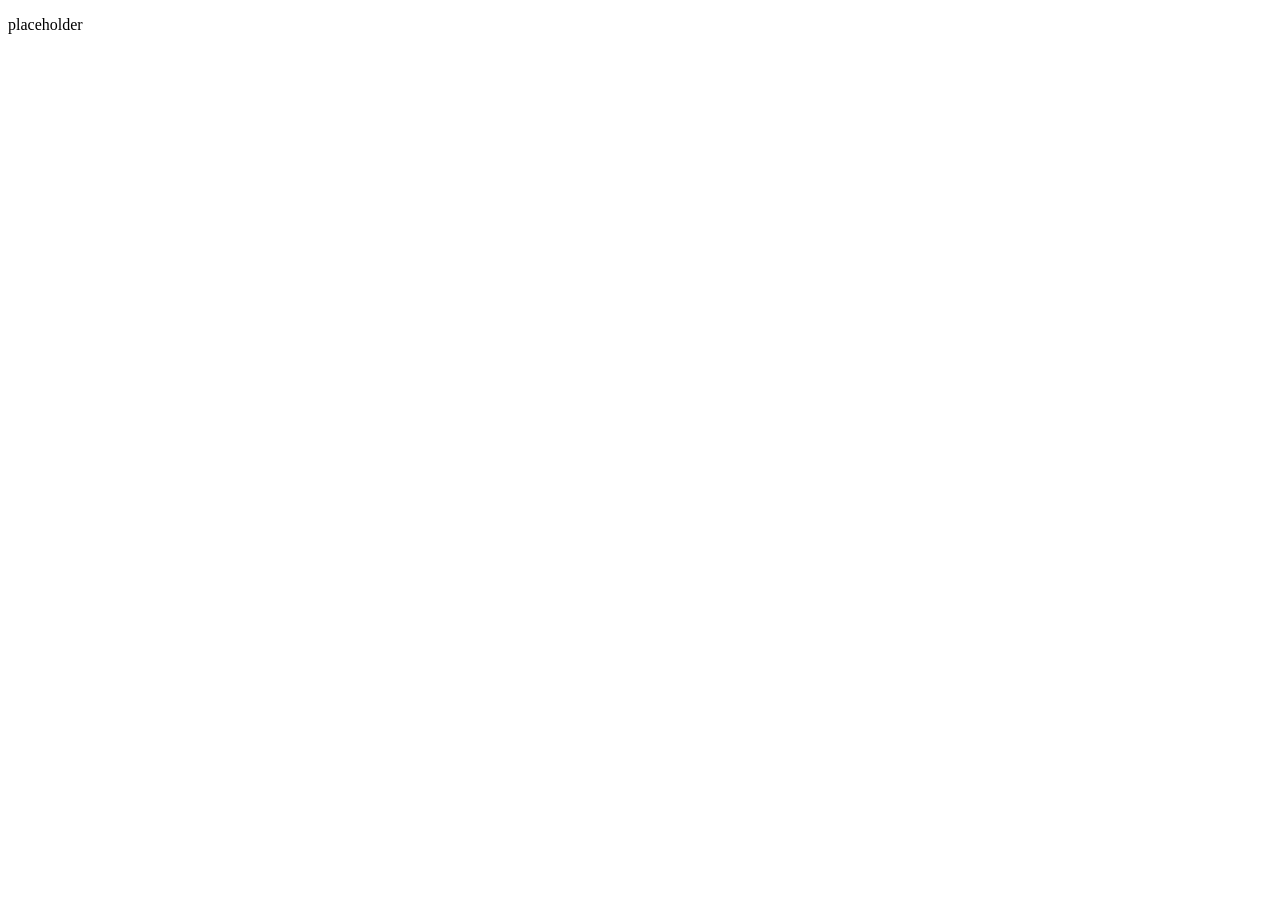
==== index.html @ 8a61dcdb "Add Hallstep wedding halls site" ====
<!DOCTYPE html>
<html lang="en-GB">
<head>
<meta charset="UTF-8" />
<meta name="viewport" content="width=device-width, initial-scale=1, viewport-fit=cover" />
<title>Hallstep — UK wedding halls</title>
<link rel="stylesheet" href="#">
</head>
<body>
<p>placeholder</p>
</body>
</html>
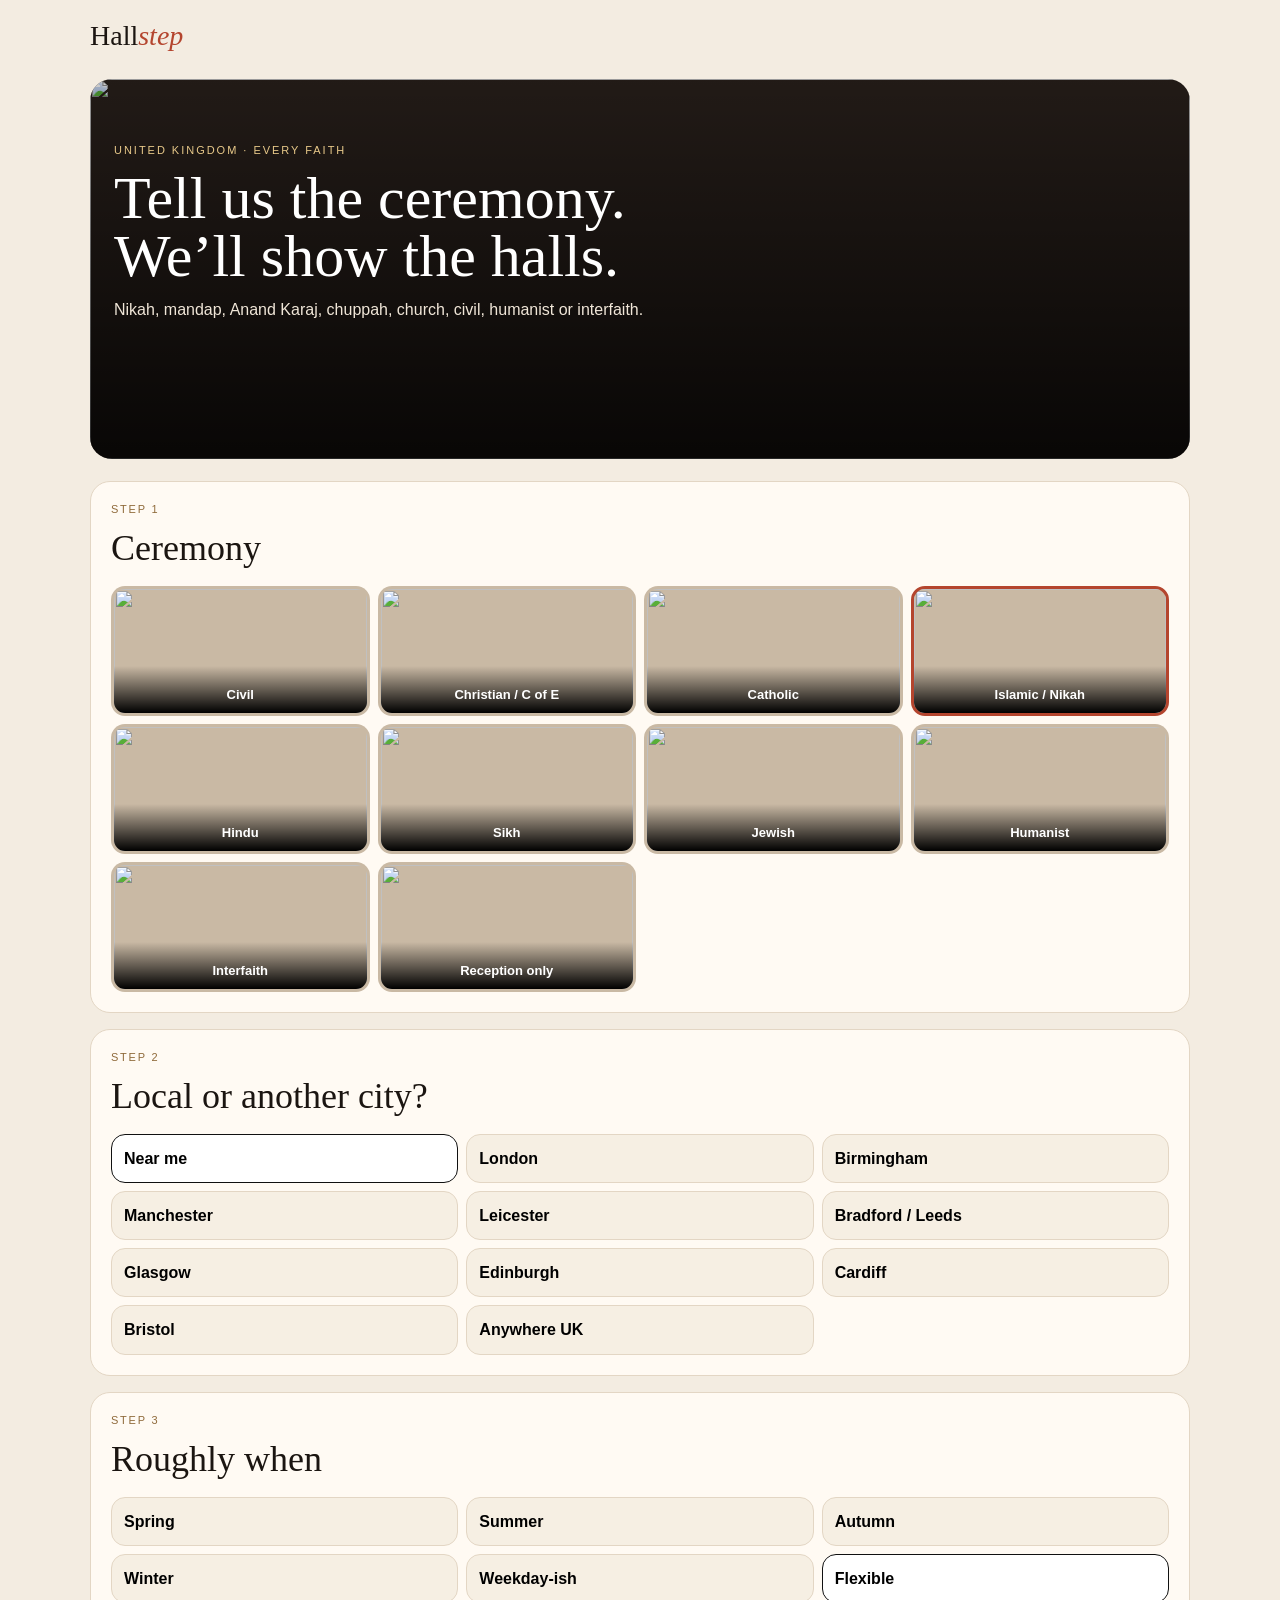
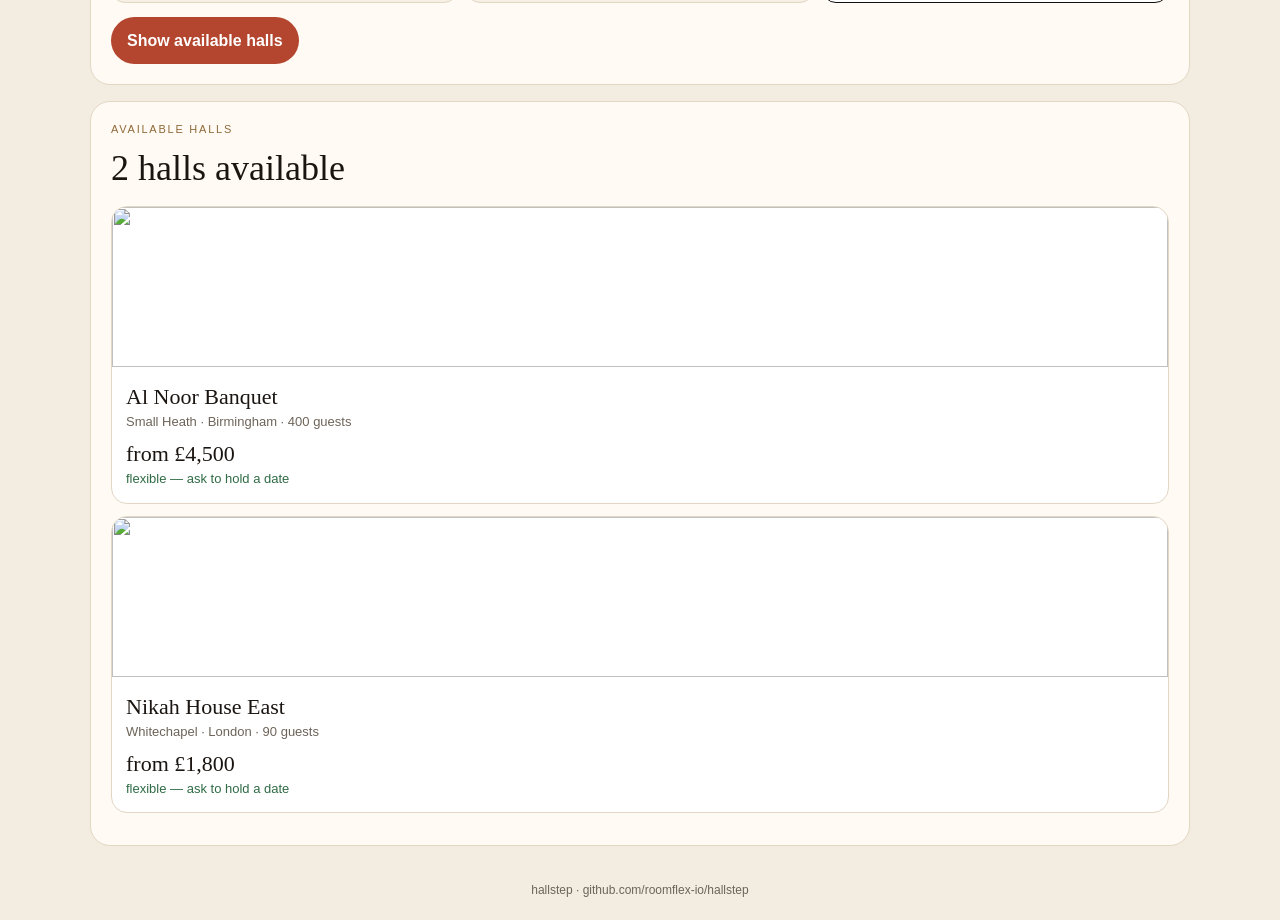
==== commit 0354ca78: "Replace placeholder with Hallstep app" ====
--- a/index.html
+++ b/index.html
@@ -1,12 +1,81 @@
 <!DOCTYPE html>
 <html lang="en-GB">
 <head>
-<meta charset="UTF-8" />
-<meta name="viewport" content="width=device-width, initial-scale=1, viewport-fit=cover" />
+<meta charset="UTF-8"/>
+<meta name="viewport" content="width=device-width,initial-scale=1"/>
 <title>Hallstep — UK wedding halls</title>
-<link rel="stylesheet" href="#">
-</head>
+<style>
+:root{--c:#f3ece1;--p:#fffaf3;--i:#1b1511;--m:#6d6459;--l:#e3d6c4;--r:#b4452e;--g:#8f6a3a;--ok:#2f6b45}
+*{box-sizing:border-box;margin:0;padding:0}body{font-family:-apple-system,BlinkMacSystemFont,Segoe UI,sans-serif;background:var(--c);color:var(--i);line-height:1.45}
+button{font:inherit}img{display:block;max-width:100%}
+.wrap{width:min(1100px,calc(100% - 28px));margin:0 auto}
+nav{padding:16px 0;font-family:Georgia,serif;font-size:28px}.logo span{color:var(--r);font-style:italic}
+.hero{position:relative;border-radius:22px;overflow:hidden;min-height:380px;background:#2a211c;margin:6px auto 22px;width:min(1100px,calc(100% - 28px))}
+.hero img{position:absolute;inset:0;width:100%;height:100%;object-fit:cover}
+.shade{position:absolute;inset:0;background:linear-gradient(180deg,rgba(0,0,0,.2),rgba(0,0,0,.8))}
+.hero-copy{position:relative;z-index:2;color:#fff;padding:64px 24px 28px;max-width:640px}
+.eyebrow{letter-spacing:.18em;text-transform:uppercase;font-size:11px;color:#e8c98a;margin-bottom:10px}
+h1{font-family:Georgia,serif;font-weight:500;font-size:clamp(32px,8vw,60px);line-height:.98}
+.lead{margin:12px 0 0;color:#f0e6d8}
+.panel{background:var(--p);border:1px solid var(--l);border-radius:20px;padding:20px;margin:0 auto 16px;width:min(1100px,calc(100% - 28px))}
+h2{font-family:Georgia,serif;font-weight:500;font-size:clamp(24px,6vw,36px);margin:4px 0 8px}
+.k{color:var(--g);font-size:11px;letter-spacing:.16em;text-transform:uppercase}
+.cer-grid,.pills{display:grid;grid-template-columns:1fr 1fr;gap:8px;margin-top:12px}
+@media(min-width:800px){.cer-grid{grid-template-columns:repeat(4,1fr)}.pills{grid-template-columns:repeat(3,1fr)}}
+.cer{position:relative;height:130px;border-radius:14px;overflow:hidden;border:3px solid transparent;background:#c9b9a4}
+.cer.on{border-color:var(--r)}.cer img{width:100%;height:100%;object-fit:cover}
+.cer b{position:absolute;left:0;right:0;bottom:0;padding:20px 8px 8px;background:linear-gradient(transparent,#000);color:#fff;font-size:13px}
+.pill{border:1px solid var(--l);border-radius:14px;padding:12px;background:#f6efe3;text-align:left}
+.pill.on{border-color:#111;background:#fff}.pill span{display:block;color:var(--m);font-size:12px}
+.btn{background:var(--r);color:#fff;border:0;border-radius:999px;padding:12px 16px;font-weight:600;margin-top:14px}
+.hall{background:#fff;border:1px solid var(--l);border-radius:16px;overflow:hidden;margin:12px 0}
+.hall img{width:100%;height:160px;object-fit:cover}.info{padding:14px}
+.info h3{font-family:Georgia,serif;font-size:22px;font-weight:500}.meta{color:var(--m);font-size:13px}
+.price{font-family:Georgia,serif;font-size:22px;margin-top:6px}
+.avail{color:var(--ok);font-size:13px}
+footer{padding:20px;text-align:center;color:var(--m);font-size:12px}
+</style></head>
 <body>
-<p>placeholder</p>
-</body>
-</html>+<header class="wrap"><nav class="logo">Hall<span>step</span></nav></header>
+<section class="hero">
+<img alt="" src="https://images.unsplash.com/photo-1519167758481-83f29da8c2b0?auto=format&fit=crop&w=1400&q=70"/>
+<div class="shade"></div>
+<div class="hero-copy"><p class="eyebrow">United Kingdom · every faith</p>
+<h1>Tell us the ceremony. We’ll show the halls.</h1>
+<p class="lead">Nikah, mandap, Anand Karaj, chuppah, church, civil, humanist or interfaith.</p></div>
+</section>
+<section class="panel"><p class="k">Step 1</p><h2>Ceremony</h2><div class="cer-grid" id="cerGrid"></div></section>
+<section class="panel"><p class="k">Step 2</p><h2>Local or another city?</h2><div class="pills" id="locGrid"></div></section>
+<section class="panel"><p class="k">Step 3</p><h2>Roughly when</h2><div class="pills" id="whenGrid"></div>
+<button class="btn" type="button" id="showBtn">Show available halls</button></section>
+<section class="panel" id="results"><p class="k">Available halls</p><h2 id="resultTitle">Halls</h2><div id="hallList"></div></section>
+<footer>hallstep · github.com/roomflex-io/hallstep</footer>
+<script>
+const C=[{id:'civil',n:'Civil',i:'https://images.unsplash.com/photo-1464366400600-7168b8af9bc3?w=600'},{id:'coe',n:'Christian / C of E',i:'https://images.unsplash.com/photo-1438232992991-995b7058bbb3?w=600'},{id:'catholic',n:'Catholic',i:'https://images.unsplash.com/photo-1473177104440-ffee2f376098?w=600'},{id:'islam',n:'Islamic / Nikah',i:'https://images.unsplash.com/photo-1591604129939-f1efa4d9f7fa?w=600'},{id:'hindu',n:'Hindu',i:'https://images.unsplash.com/photo-1587271636175-90d58cdad458?w=600'},{id:'sikh',n:'Sikh',i:'https://images.unsplash.com/photo-1604594849809-dfedbc827105?w=600'},{id:'jewish',n:'Jewish',i:'https://images.unsplash.com/photo-1519741497674-611481863552?w=600'},{id:'humanist',n:'Humanist',i:'https://images.unsplash.com/photo-1465495976277-4387d4b0b4c6?w=600'},{id:'interfaith',n:'Interfaith',i:'https://images.unsplash.com/photo-1519225421980-715cb0215aed?w=600'},{id:'reception',n:'Reception only',i:'https://images.unsplash.com/photo-1519167758481-83f29da8c2b0?w=600'}];
+const P=[{id:'local',t:'Near me'},{id:'London',t:'London'},{id:'Birmingham',t:'Birmingham'},{id:'Manchester',t:'Manchester'},{id:'Leicester',t:'Leicester'},{id:'Bradford',t:'Bradford / Leeds'},{id:'Glasgow',t:'Glasgow'},{id:'Edinburgh',t:'Edinburgh'},{id:'Cardiff',t:'Cardiff'},{id:'Bristol',t:'Bristol'},{id:'anywhere',t:'Anywhere UK'}];
+const W=[{id:'spring',t:'Spring'},{id:'summer',t:'Summer'},{id:'autumn',t:'Autumn'},{id:'winter',t:'Winter'},{id:'weekday',t:'Weekday-ish'},{id:'flexible',t:'Flexible'}];
+const H=[{n:'Al Noor Banquet',c:'Birmingham',a:'Small Heath',g:400,p:4500,cer:['islam','reception'],img:'https://images.unsplash.com/photo-1591604129939-f1efa4d9f7fa?w=800'},{n:'Nikah House East',c:'London',a:'Whitechapel',g:90,p:1800,cer:['islam'],img:'https://images.unsplash.com/photo-1564769625905-50e93615e769?w=800'},{n:'Pearl Mandap Hall',c:'Leicester',a:'Belgrave',g:350,p:5200,cer:['hindu','sikh','reception'],img:'https://images.unsplash.com/photo-1587271636175-90d58cdad458?w=800'},{n:'Chelsea Old Town Hall',c:'London',a:'Chelsea',g:180,p:6500,cer:['civil','humanist','reception'],img:'https://images.unsplash.com/photo-1464366400600-7168b8af9bc3?w=800'},{n:'The Oak Barn',c:'local',a:'Kent',g:140,p:5400,cer:['civil','humanist','reception'],img:'https://images.unsplash.com/photo-1478146896981-b80fe463b330?w=800'},{n:'Guru Nanak Hall',c:'Bradford',a:'Bradford',g:450,p:4800,cer:['sikh','hindu','reception'],img:'https://images.unsplash.com/photo-1511795409834-ef04bbd61622?w=800'},{n:'The Chuppah Suite',c:'London',a:'North London',g:200,p:7800,cer:['jewish','reception'],img:'https://images.unsplash.com/photo-1519741497674-611481863552?w=800'},{n:'St Mary\'s Hall',c:'Bristol',a:'Clifton',g:140,p:2900,cer:['coe','catholic','reception'],img:'https://images.unsplash.com/photo-1438232992991-995b7058bbb3?w=800'},{n:'Whitworth Hall',c:'Manchester',a:'Oxford Road',g:360,p:7200,cer:['civil','humanist','reception'],img:'https://images.unsplash.com/photo-1464366400600-7168b8af9bc3?w=800'},{n:'Cardiff City Hall',c:'Cardiff',a:'Civic Centre',g:250,p:5900,cer:['civil','humanist','reception'],img:'https://images.unsplash.com/photo-1519167758481-83f29da8c2b0?w=800'}];
+const s={ceremony:'islam',place:'local',when:'flexible'};
+const gbp=n=>'\u00a3'+n.toLocaleString('en-GB');
+function paint(){
+cerGrid.innerHTML=C.map(x=>`<button class="cer ${s.ceremony===x.id?'on':''}" data-id="${x.id}"><img src="${x.i}"><b>${x.n}</b></button>`).join('');
+locGrid.innerHTML=P.map(x=>`<button class="pill ${s.place===x.id?'on':''}" data-place="${x.id}"><strong>${x.t}</strong></button>`).join('');
+whenGrid.innerHTML=W.map(x=>`<button class="pill ${s.when===x.id?'on':''}" data-when="${x.id}"><strong>${x.t}</strong></button>`).join('');
+cerGrid.querySelectorAll('[data-id]').forEach(e=>e.onclick=()=>{s.ceremony=e.dataset.id;paint()});
+locGrid.querySelectorAll('[data-place]').forEach(e=>e.onclick=()=>{s.place=e.dataset.place;paint()});
+whenGrid.querySelectorAll('[data-when]').forEach(e=>e.onclick=()=>{s.when=e.dataset.when;paint()});
+}
+function ok(h){
+if(!h.cer.includes(s.ceremony))return false;
+if(s.place==='anywhere')return true;
+if(s.place==='local')return h.c==='local'||['London','Birmingham','Manchester'].includes(h.c);
+return h.c===s.place;
+}
+function list(){
+const L=H.filter(ok);
+resultTitle.textContent=L.length+' halls available';
+hallList.innerHTML=L.map(h=>`<article class="hall"><img src="${h.img}"><div class="info"><h3>${h.n}</h3><p class="meta">${h.a} · ${h.c} · ${h.g} guests</p><p class="price">from ${gbp(h.p)}</p><p class="avail">${s.when} — ask to hold a date</p></div></article>`).join('')||'<p class="meta">Nothing matched. Try Anywhere UK.</p>';
+results.scrollIntoView({behavior:'smooth'});
+}
+paint();showBtn.onclick=list;list();
+</script></body></html>
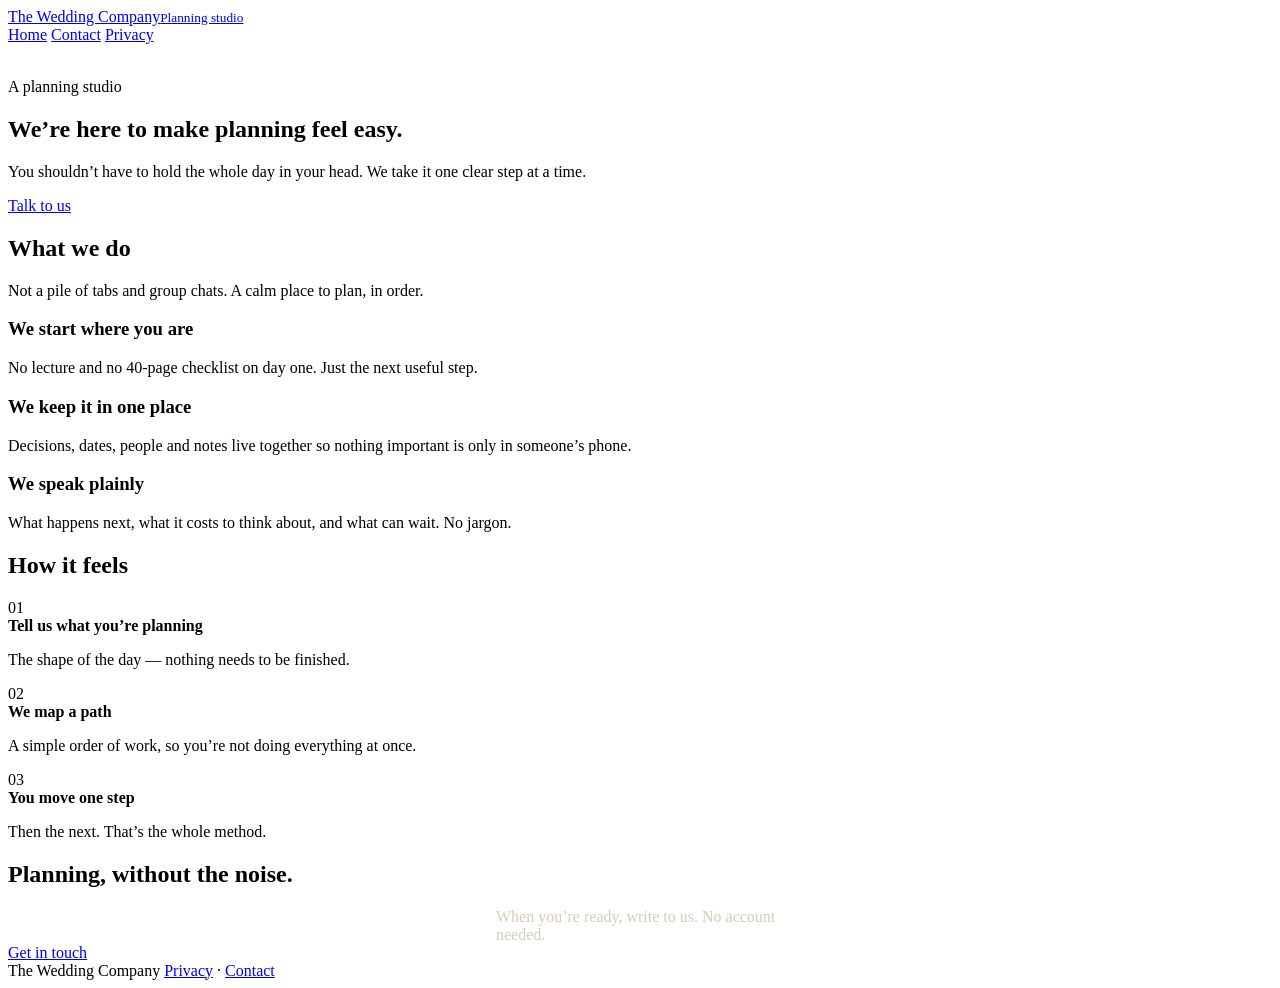
==== commit 7b013f08: "Studio homepage — no hall finder" ====
--- a/index.html
+++ b/index.html
@@ -1,81 +1,64 @@
 <!DOCTYPE html>
 <html lang="en-GB">
 <head>
-<meta charset="UTF-8"/>
-<meta name="viewport" content="width=device-width,initial-scale=1"/>
-<title>Hallstep — UK wedding halls</title>
-<style>
-:root{--c:#f3ece1;--p:#fffaf3;--i:#1b1511;--m:#6d6459;--l:#e3d6c4;--r:#b4452e;--g:#8f6a3a;--ok:#2f6b45}
-*{box-sizing:border-box;margin:0;padding:0}body{font-family:-apple-system,BlinkMacSystemFont,Segoe UI,sans-serif;background:var(--c);color:var(--i);line-height:1.45}
-button{font:inherit}img{display:block;max-width:100%}
-.wrap{width:min(1100px,calc(100% - 28px));margin:0 auto}
-nav{padding:16px 0;font-family:Georgia,serif;font-size:28px}.logo span{color:var(--r);font-style:italic}
-.hero{position:relative;border-radius:22px;overflow:hidden;min-height:380px;background:#2a211c;margin:6px auto 22px;width:min(1100px,calc(100% - 28px))}
-.hero img{position:absolute;inset:0;width:100%;height:100%;object-fit:cover}
-.shade{position:absolute;inset:0;background:linear-gradient(180deg,rgba(0,0,0,.2),rgba(0,0,0,.8))}
-.hero-copy{position:relative;z-index:2;color:#fff;padding:64px 24px 28px;max-width:640px}
-.eyebrow{letter-spacing:.18em;text-transform:uppercase;font-size:11px;color:#e8c98a;margin-bottom:10px}
-h1{font-family:Georgia,serif;font-weight:500;font-size:clamp(32px,8vw,60px);line-height:.98}
-.lead{margin:12px 0 0;color:#f0e6d8}
-.panel{background:var(--p);border:1px solid var(--l);border-radius:20px;padding:20px;margin:0 auto 16px;width:min(1100px,calc(100% - 28px))}
-h2{font-family:Georgia,serif;font-weight:500;font-size:clamp(24px,6vw,36px);margin:4px 0 8px}
-.k{color:var(--g);font-size:11px;letter-spacing:.16em;text-transform:uppercase}
-.cer-grid,.pills{display:grid;grid-template-columns:1fr 1fr;gap:8px;margin-top:12px}
-@media(min-width:800px){.cer-grid{grid-template-columns:repeat(4,1fr)}.pills{grid-template-columns:repeat(3,1fr)}}
-.cer{position:relative;height:130px;border-radius:14px;overflow:hidden;border:3px solid transparent;background:#c9b9a4}
-.cer.on{border-color:var(--r)}.cer img{width:100%;height:100%;object-fit:cover}
-.cer b{position:absolute;left:0;right:0;bottom:0;padding:20px 8px 8px;background:linear-gradient(transparent,#000);color:#fff;font-size:13px}
-.pill{border:1px solid var(--l);border-radius:14px;padding:12px;background:#f6efe3;text-align:left}
-.pill.on{border-color:#111;background:#fff}.pill span{display:block;color:var(--m);font-size:12px}
-.btn{background:var(--r);color:#fff;border:0;border-radius:999px;padding:12px 16px;font-weight:600;margin-top:14px}
-.hall{background:#fff;border:1px solid var(--l);border-radius:16px;overflow:hidden;margin:12px 0}
-.hall img{width:100%;height:160px;object-fit:cover}.info{padding:14px}
-.info h3{font-family:Georgia,serif;font-size:22px;font-weight:500}.meta{color:var(--m);font-size:13px}
-.price{font-family:Georgia,serif;font-size:22px;margin-top:6px}
-.avail{color:var(--ok);font-size:13px}
-footer{padding:20px;text-align:center;color:var(--m);font-size:12px}
-</style></head>
+  <meta charset="UTF-8" />
+  <meta name="viewport" content="width=device-width, initial-scale=1, viewport-fit=cover" />
+  <meta name="theme-color" content="#1c1713" />
+  <meta name="apple-mobile-web-app-capable" content="yes" />
+  <meta name="apple-mobile-web-app-status-bar-style" content="black-translucent" />
+  <meta name="apple-mobile-web-app-title" content="Wedding Co" />
+  <title>The Wedding Company</title>
+  <link rel="manifest" href="manifest.json" />
+  <link rel="apple-touch-icon" href="icon.svg" />
+  <link rel="stylesheet" href="styles.css" />
+</head>
 <body>
-<header class="wrap"><nav class="logo">Hall<span>step</span></nav></header>
-<section class="hero">
-<img alt="" src="https://images.unsplash.com/photo-1519167758481-83f29da8c2b0?auto=format&fit=crop&w=1400&q=70"/>
-<div class="shade"></div>
-<div class="hero-copy"><p class="eyebrow">United Kingdom · every faith</p>
-<h1>Tell us the ceremony. We’ll show the halls.</h1>
-<p class="lead">Nikah, mandap, Anand Karaj, chuppah, church, civil, humanist or interfaith.</p></div>
-</section>
-<section class="panel"><p class="k">Step 1</p><h2>Ceremony</h2><div class="cer-grid" id="cerGrid"></div></section>
-<section class="panel"><p class="k">Step 2</p><h2>Local or another city?</h2><div class="pills" id="locGrid"></div></section>
-<section class="panel"><p class="k">Step 3</p><h2>Roughly when</h2><div class="pills" id="whenGrid"></div>
-<button class="btn" type="button" id="showBtn">Show available halls</button></section>
-<section class="panel" id="results"><p class="k">Available halls</p><h2 id="resultTitle">Halls</h2><div id="hallList"></div></section>
-<footer>hallstep · github.com/roomflex-io/hallstep</footer>
-<script>
-const C=[{id:'civil',n:'Civil',i:'https://images.unsplash.com/photo-1464366400600-7168b8af9bc3?w=600'},{id:'coe',n:'Christian / C of E',i:'https://images.unsplash.com/photo-1438232992991-995b7058bbb3?w=600'},{id:'catholic',n:'Catholic',i:'https://images.unsplash.com/photo-1473177104440-ffee2f376098?w=600'},{id:'islam',n:'Islamic / Nikah',i:'https://images.unsplash.com/photo-1591604129939-f1efa4d9f7fa?w=600'},{id:'hindu',n:'Hindu',i:'https://images.unsplash.com/photo-1587271636175-90d58cdad458?w=600'},{id:'sikh',n:'Sikh',i:'https://images.unsplash.com/photo-1604594849809-dfedbc827105?w=600'},{id:'jewish',n:'Jewish',i:'https://images.unsplash.com/photo-1519741497674-611481863552?w=600'},{id:'humanist',n:'Humanist',i:'https://images.unsplash.com/photo-1465495976277-4387d4b0b4c6?w=600'},{id:'interfaith',n:'Interfaith',i:'https://images.unsplash.com/photo-1519225421980-715cb0215aed?w=600'},{id:'reception',n:'Reception only',i:'https://images.unsplash.com/photo-1519167758481-83f29da8c2b0?w=600'}];
-const P=[{id:'local',t:'Near me'},{id:'London',t:'London'},{id:'Birmingham',t:'Birmingham'},{id:'Manchester',t:'Manchester'},{id:'Leicester',t:'Leicester'},{id:'Bradford',t:'Bradford / Leeds'},{id:'Glasgow',t:'Glasgow'},{id:'Edinburgh',t:'Edinburgh'},{id:'Cardiff',t:'Cardiff'},{id:'Bristol',t:'Bristol'},{id:'anywhere',t:'Anywhere UK'}];
-const W=[{id:'spring',t:'Spring'},{id:'summer',t:'Summer'},{id:'autumn',t:'Autumn'},{id:'winter',t:'Winter'},{id:'weekday',t:'Weekday-ish'},{id:'flexible',t:'Flexible'}];
-const H=[{n:'Al Noor Banquet',c:'Birmingham',a:'Small Heath',g:400,p:4500,cer:['islam','reception'],img:'https://images.unsplash.com/photo-1591604129939-f1efa4d9f7fa?w=800'},{n:'Nikah House East',c:'London',a:'Whitechapel',g:90,p:1800,cer:['islam'],img:'https://images.unsplash.com/photo-1564769625905-50e93615e769?w=800'},{n:'Pearl Mandap Hall',c:'Leicester',a:'Belgrave',g:350,p:5200,cer:['hindu','sikh','reception'],img:'https://images.unsplash.com/photo-1587271636175-90d58cdad458?w=800'},{n:'Chelsea Old Town Hall',c:'London',a:'Chelsea',g:180,p:6500,cer:['civil','humanist','reception'],img:'https://images.unsplash.com/photo-1464366400600-7168b8af9bc3?w=800'},{n:'The Oak Barn',c:'local',a:'Kent',g:140,p:5400,cer:['civil','humanist','reception'],img:'https://images.unsplash.com/photo-1478146896981-b80fe463b330?w=800'},{n:'Guru Nanak Hall',c:'Bradford',a:'Bradford',g:450,p:4800,cer:['sikh','hindu','reception'],img:'https://images.unsplash.com/photo-1511795409834-ef04bbd61622?w=800'},{n:'The Chuppah Suite',c:'London',a:'North London',g:200,p:7800,cer:['jewish','reception'],img:'https://images.unsplash.com/photo-1519741497674-611481863552?w=800'},{n:'St Mary\'s Hall',c:'Bristol',a:'Clifton',g:140,p:2900,cer:['coe','catholic','reception'],img:'https://images.unsplash.com/photo-1438232992991-995b7058bbb3?w=800'},{n:'Whitworth Hall',c:'Manchester',a:'Oxford Road',g:360,p:7200,cer:['civil','humanist','reception'],img:'https://images.unsplash.com/photo-1464366400600-7168b8af9bc3?w=800'},{n:'Cardiff City Hall',c:'Cardiff',a:'Civic Centre',g:250,p:5900,cer:['civil','humanist','reception'],img:'https://images.unsplash.com/photo-1519167758481-83f29da8c2b0?w=800'}];
-const s={ceremony:'islam',place:'local',when:'flexible'};
-const gbp=n=>'\u00a3'+n.toLocaleString('en-GB');
-function paint(){
-cerGrid.innerHTML=C.map(x=>`<button class="cer ${s.ceremony===x.id?'on':''}" data-id="${x.id}"><img src="${x.i}"><b>${x.n}</b></button>`).join('');
-locGrid.innerHTML=P.map(x=>`<button class="pill ${s.place===x.id?'on':''}" data-place="${x.id}"><strong>${x.t}</strong></button>`).join('');
-whenGrid.innerHTML=W.map(x=>`<button class="pill ${s.when===x.id?'on':''}" data-when="${x.id}"><strong>${x.t}</strong></button>`).join('');
-cerGrid.querySelectorAll('[data-id]').forEach(e=>e.onclick=()=>{s.ceremony=e.dataset.id;paint()});
-locGrid.querySelectorAll('[data-place]').forEach(e=>e.onclick=()=>{s.place=e.dataset.place;paint()});
-whenGrid.querySelectorAll('[data-when]').forEach(e=>e.onclick=()=>{s.when=e.dataset.when;paint()});
-}
-function ok(h){
-if(!h.cer.includes(s.ceremony))return false;
-if(s.place==='anywhere')return true;
-if(s.place==='local')return h.c==='local'||['London','Birmingham','Manchester'].includes(h.c);
-return h.c===s.place;
-}
-function list(){
-const L=H.filter(ok);
-resultTitle.textContent=L.length+' halls available';
-hallList.innerHTML=L.map(h=>`<article class="hall"><img src="${h.img}"><div class="info"><h3>${h.n}</h3><p class="meta">${h.a} · ${h.c} · ${h.g} guests</p><p class="price">from ${gbp(h.p)}</p><p class="avail">${s.when} — ask to hold a date</p></div></article>`).join('')||'<p class="meta">Nothing matched. Try Anywhere UK.</p>';
-results.scrollIntoView({behavior:'smooth'});
-}
-paint();showBtn.onclick=list;list();
-</script></body></html>+  <header>
+    <div class="wrap nav">
+      <a class="logo" href="index.html">The Wedding Company<small>Planning studio</small></a>
+      <nav class="links">
+        <a href="index.html" aria-current="page">Home</a>
+        <a href="contact.html">Contact</a>
+        <a href="privacy.html">Privacy</a>
+      </nav>
+    </div>
+  </header>
+  <section class="hero">
+    <img src="https://images.unsplash.com/photo-1519741497674-611481863552?auto=format&fit=crop&w=1600&q=70" alt="" />
+    <div class="shade"></div>
+    <div class="hero-copy">
+      <p class="kicker">A planning studio</p>
+      <h1>We’re here to make planning feel easy.</h1>
+      <p class="sub">You shouldn’t have to hold the whole day in your head. We take it one clear step at a time.</p>
+      <a class="btn" href="contact.html">Talk to us</a>
+    </div>
+  </section>
+  <section class="block wrap">
+    <h2>What we do</h2>
+    <p class="lede">Not a pile of tabs and group chats. A calm place to plan, in order.</p>
+    <div class="cards">
+      <article class="card"><h3>We start where you are</h3><p>No lecture and no 40-page checklist on day one. Just the next useful step.</p></article>
+      <article class="card"><h3>We keep it in one place</h3><p>Decisions, dates, people and notes live together so nothing important is only in someone’s phone.</p></article>
+      <article class="card"><h3>We speak plainly</h3><p>What happens next, what it costs to think about, and what can wait. No jargon.</p></article>
+    </div>
+  </section>
+  <section class="block wrap">
+    <h2>How it feels</h2>
+    <div class="steps">
+      <div class="step"><div class="num">01</div><div><strong>Tell us what you’re planning</strong><p class="lede">The shape of the day — nothing needs to be finished.</p></div></div>
+      <div class="step"><div class="num">02</div><div><strong>We map a path</strong><p class="lede">A simple order of work, so you’re not doing everything at once.</p></div></div>
+      <div class="step"><div class="num">03</div><div><strong>You move one step</strong><p class="lede">Then the next. That’s the whole method.</p></div></div>
+    </div>
+  </section>
+  <section class="wrap close">
+    <h2>Planning, without the noise.</h2>
+    <p class="sub sans" style="margin:10px auto 0;max-width:36ch;color:#d7cbb8">When you’re ready, write to us. No account needed.</p>
+    <a class="btn solid" href="contact.html">Get in touch</a>
+  </section>
+  <footer class="wrap">
+    <span>The Wedding Company</span>
+    <span><a href="privacy.html">Privacy</a> · <a href="contact.html">Contact</a></span>
+  </footer>
+  <script src="app.js"></script>
+</body>
+</html>
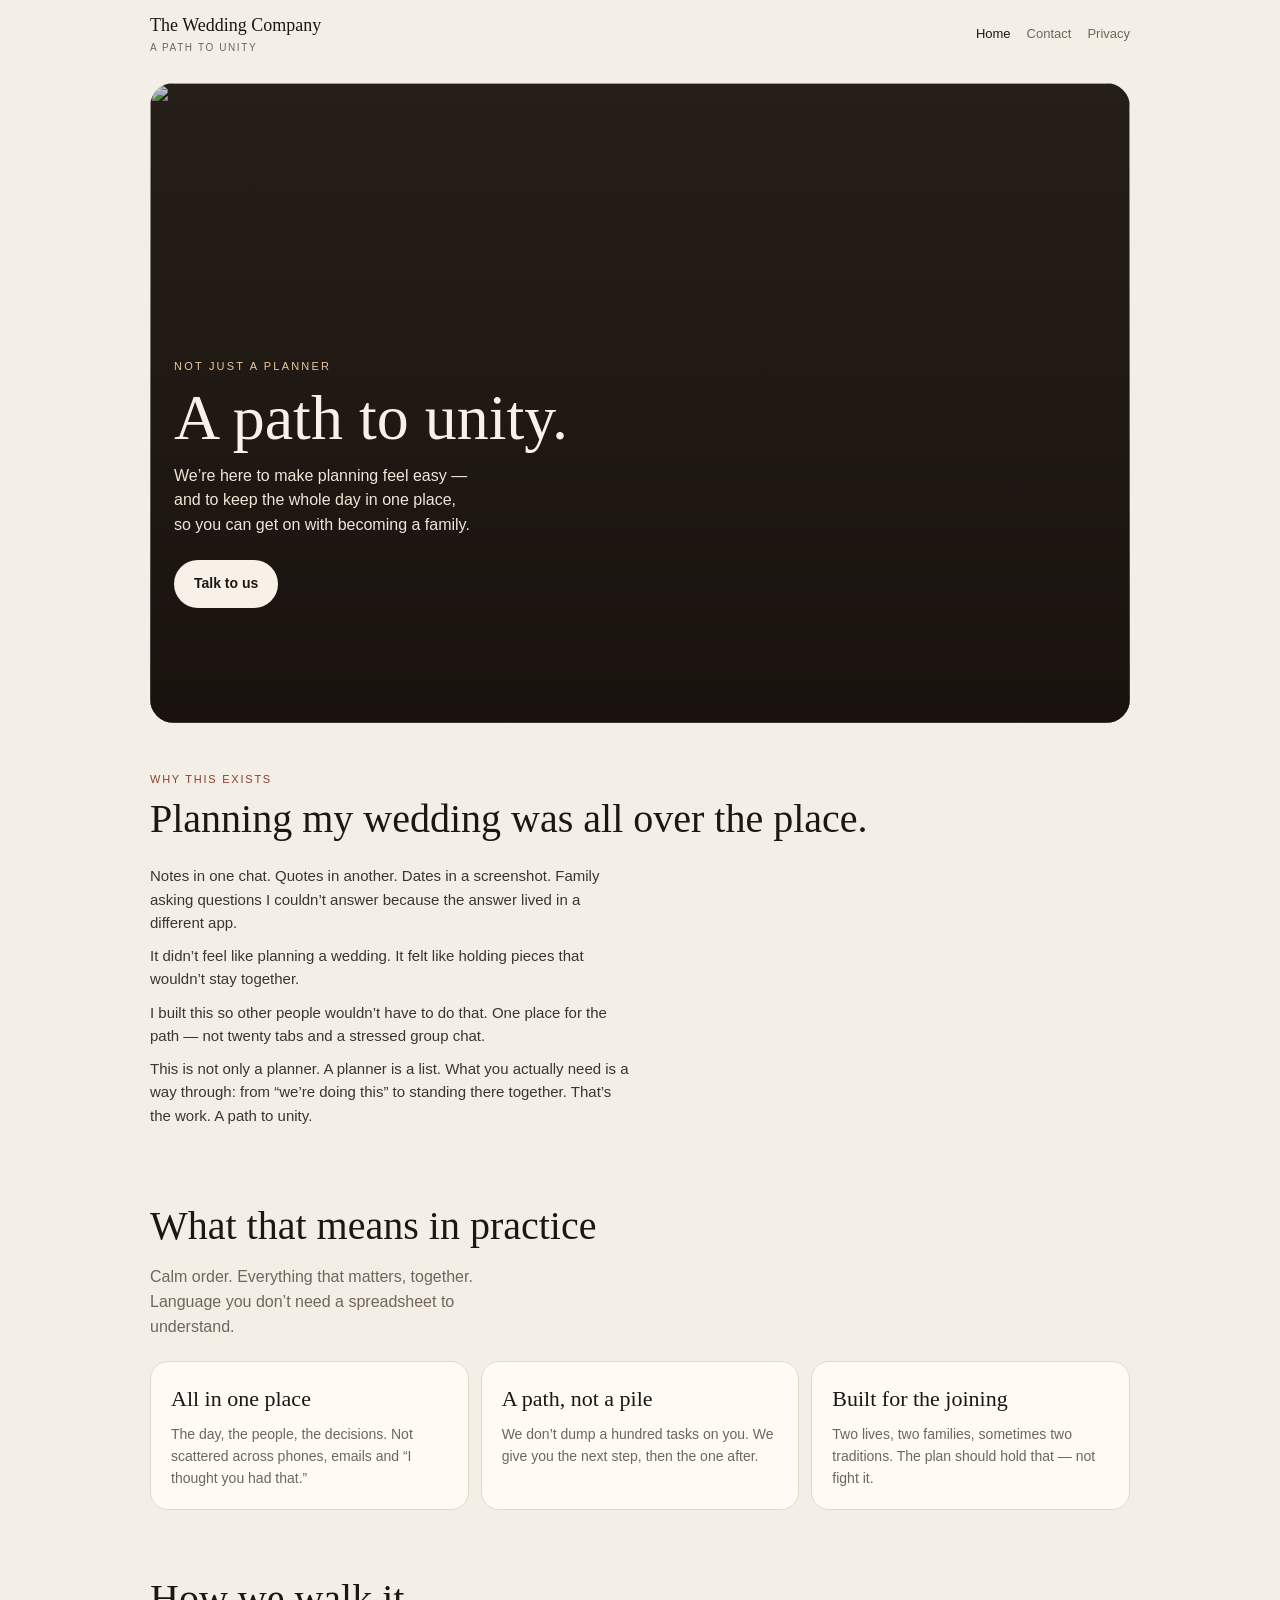
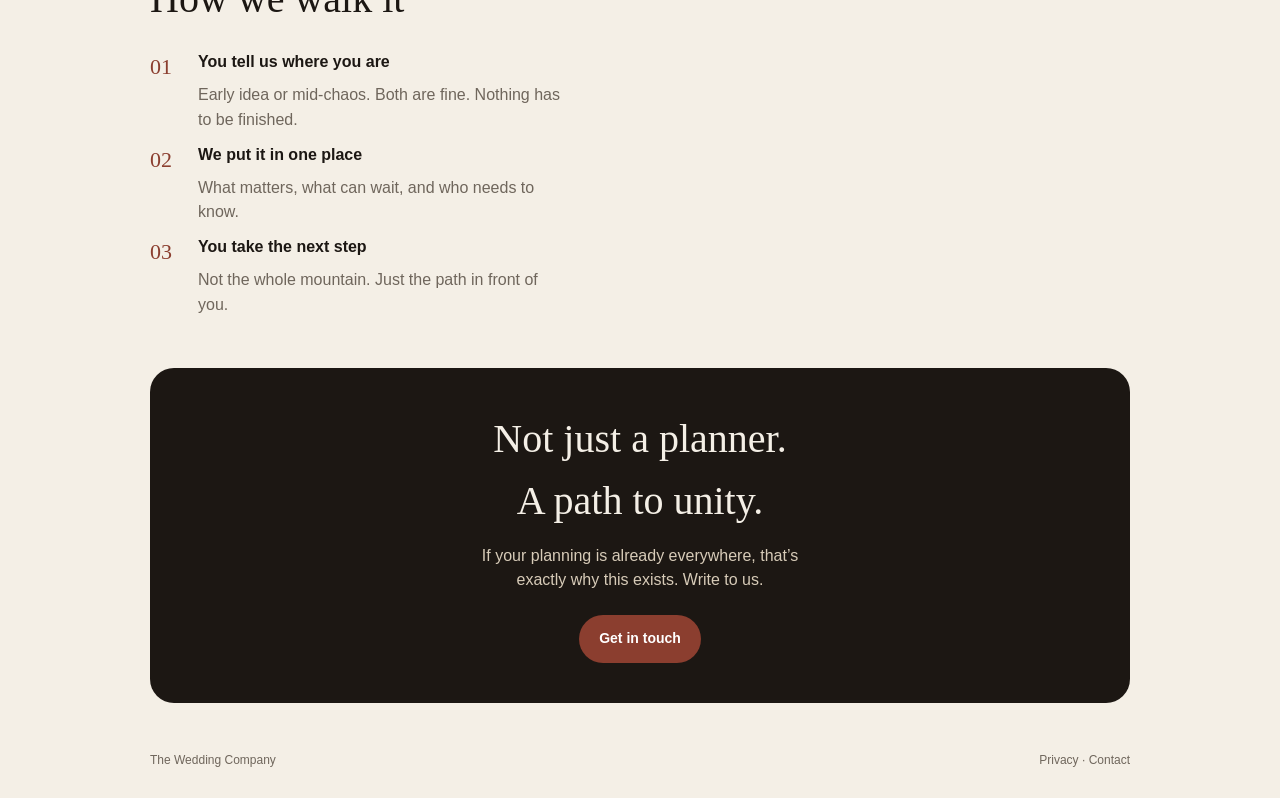
==== commit 5c716f8e: "Add founder story and path to unity" ====
--- a/index.html
+++ b/index.html
@@ -15,7 +15,7 @@
 <body>
   <header>
     <div class="wrap nav">
-      <a class="logo" href="index.html">The Wedding Company<small>Planning studio</small></a>
+      <a class="logo" href="index.html">The Wedding Company<small>A path to unity</small></a>
       <nav class="links">
         <a href="index.html" aria-current="page">Home</a>
         <a href="contact.html">Contact</a>
@@ -23,38 +23,54 @@
       </nav>
     </div>
   </header>
+
   <section class="hero">
     <img src="https://images.unsplash.com/photo-1519741497674-611481863552?auto=format&fit=crop&w=1600&q=70" alt="" />
     <div class="shade"></div>
     <div class="hero-copy">
-      <p class="kicker">A planning studio</p>
-      <h1>We’re here to make planning feel easy.</h1>
-      <p class="sub">You shouldn’t have to hold the whole day in your head. We take it one clear step at a time.</p>
+      <p class="kicker">Not just a planner</p>
+      <h1>A path to unity.</h1>
+      <p class="sub">We’re here to make planning feel easy — and to keep the whole day in one place, so you can get on with becoming a family.</p>
       <a class="btn" href="contact.html">Talk to us</a>
     </div>
   </section>
+
   <section class="block wrap">
-    <h2>What we do</h2>
-    <p class="lede">Not a pile of tabs and group chats. A calm place to plan, in order.</p>
-    <div class="cards">
-      <article class="card"><h3>We start where you are</h3><p>No lecture and no 40-page checklist on day one. Just the next useful step.</p></article>
-      <article class="card"><h3>We keep it in one place</h3><p>Decisions, dates, people and notes live together so nothing important is only in someone’s phone.</p></article>
-      <article class="card"><h3>We speak plainly</h3><p>What happens next, what it costs to think about, and what can wait. No jargon.</p></article>
+    <p class="sans" style="letter-spacing:.16em;text-transform:uppercase;font-size:11px;color:#8b3e2f">Why this exists</p>
+    <h2>Planning my wedding was all over the place.</h2>
+    <div class="legal" style="max-width:58ch;margin-top:14px">
+      <p>Notes in one chat. Quotes in another. Dates in a screenshot. Family asking questions I couldn’t answer because the answer lived in a different app.</p>
+      <p>It didn’t feel like planning a wedding. It felt like holding pieces that wouldn’t stay together.</p>
+      <p>I built this so other people wouldn’t have to do that. One place for the path — not twenty tabs and a stressed group chat.</p>
+      <p>This is not only a planner. A planner is a list. What you actually need is a way through: from “we’re doing this” to standing there together. That’s the work. A path to unity.</p>
     </div>
   </section>
+
   <section class="block wrap">
-    <h2>How it feels</h2>
-    <div class="steps">
-      <div class="step"><div class="num">01</div><div><strong>Tell us what you’re planning</strong><p class="lede">The shape of the day — nothing needs to be finished.</p></div></div>
-      <div class="step"><div class="num">02</div><div><strong>We map a path</strong><p class="lede">A simple order of work, so you’re not doing everything at once.</p></div></div>
-      <div class="step"><div class="num">03</div><div><strong>You move one step</strong><p class="lede">Then the next. That’s the whole method.</p></div></div>
+    <h2>What that means in practice</h2>
+    <p class="lede">Calm order. Everything that matters, together. Language you don’t need a spreadsheet to understand.</p>
+    <div class="cards">
+      <article class="card"><h3>All in one place</h3><p>The day, the people, the decisions. Not scattered across phones, emails and “I thought you had that.”</p></article>
+      <article class="card"><h3>A path, not a pile</h3><p>We don’t dump a hundred tasks on you. We give you the next step, then the one after.</p></article>
+      <article class="card"><h3>Built for the joining</h3><p>Two lives, two families, sometimes two traditions. The plan should hold that — not fight it.</p></article>
     </div>
   </section>
+
+  <section class="block wrap">
+    <h2>How we walk it</h2>
+    <div class="steps">
+      <div class="step"><div class="num">01</div><div><strong>You tell us where you are</strong><p class="lede">Early idea or mid-chaos. Both are fine. Nothing has to be finished.</p></div></div>
+      <div class="step"><div class="num">02</div><div><strong>We put it in one place</strong><p class="lede">What matters, what can wait, and who needs to know.</p></div></div>
+      <div class="step"><div class="num">03</div><div><strong>You take the next step</strong><p class="lede">Not the whole mountain. Just the path in front of you.</p></div></div>
+    </div>
+  </section>
+
   <section class="wrap close">
-    <h2>Planning, without the noise.</h2>
-    <p class="sub sans" style="margin:10px auto 0;max-width:36ch;color:#d7cbb8">When you’re ready, write to us. No account needed.</p>
+    <h2>Not just a planner.<br>A path to unity.</h2>
+    <p class="sub sans" style="margin:12px auto 0;max-width:38ch;color:#d7cbb8">If your planning is already everywhere, that’s exactly why this exists. Write to us.</p>
     <a class="btn solid" href="contact.html">Get in touch</a>
   </section>
+
   <footer class="wrap">
     <span>The Wedding Company</span>
     <span><a href="privacy.html">Privacy</a> · <a href="contact.html">Contact</a></span>
--- a/styles.css
+++ b/styles.css
@@ -0,0 +1,89 @@
+:root {
+  --bg: #f4efe6;
+  --paper: #fffaf3;
+  --ink: #1c1713;
+  --muted: #6f665c;
+  --line: #e4d9c8;
+  --accent: #8b3e2f;
+  --safe-top: env(safe-area-inset-top);
+  --safe-bot: env(safe-area-inset-bottom);
+}
+* { box-sizing: border-box; margin: 0; padding: 0; }
+html { background: var(--bg); }
+body {
+  font-family: Georgia, "Iowan Old Style", Palatino, serif;
+  color: var(--ink);
+  background: var(--bg);
+  line-height: 1.55;
+  min-height: 100dvh;
+  padding-bottom: var(--safe-bot);
+}
+.sans { font-family: -apple-system, BlinkMacSystemFont, "Segoe UI", sans-serif; }
+a { color: inherit; text-decoration: none; }
+img { display: block; width: 100%; height: 100%; object-fit: cover; }
+.wrap { width: min(980px, calc(100% - 32px)); margin: 0 auto; }
+header {
+  position: sticky; top: 0; z-index: 20;
+  background: rgba(244,239,230,.92);
+  backdrop-filter: blur(12px);
+  padding: calc(12px + var(--safe-top)) 0 12px;
+}
+.nav { display: flex; align-items: center; justify-content: space-between; gap: 12px; }
+.logo { font-size: 18px; }
+.logo small { display: block; font-family: -apple-system, BlinkMacSystemFont, sans-serif; font-size: 10px; letter-spacing: .16em; text-transform: uppercase; color: var(--muted); }
+.links { display: flex; gap: 16px; font-family: -apple-system, BlinkMacSystemFont, sans-serif; font-size: 13px; color: var(--muted); }
+.links a[aria-current="page"] { color: var(--ink); }
+.hero {
+  position: relative; margin: 16px auto 0;
+  width: min(980px, calc(100% - 32px));
+  min-height: min(78dvh, 640px);
+  border-radius: 24px; overflow: hidden; background: #2a221c;
+}
+.hero img { position: absolute; inset: 0; animation: drift 18s ease-in-out infinite alternate; }
+@keyframes drift { from { transform: scale(1); } to { transform: scale(1.08); } }
+.shade { position: absolute; inset: 0; background: linear-gradient(180deg, rgba(20,14,10,.2), rgba(20,14,10,.78)); }
+.hero-copy { position: relative; z-index: 2; color: #f7f1e8; padding: 28% 24px 36px; }
+.hero-copy p.kicker {
+  font-family: -apple-system, BlinkMacSystemFont, sans-serif;
+  letter-spacing: .2em; text-transform: uppercase; font-size: 11px; color: #e8c9a0;
+  opacity: 0; animation: up .7s ease forwards;
+}
+h1 { font-weight: 500; font-size: clamp(34px, 9vw, 64px); line-height: .98; margin: 12px 0 14px; max-width: 14ch; opacity: 0; animation: up .7s ease .12s forwards; }
+.hero-copy .sub { font-family: -apple-system, BlinkMacSystemFont, sans-serif; font-size: 16px; color: #efe6d8; max-width: 34ch; opacity: 0; animation: up .7s ease .24s forwards; }
+.btn {
+  display: inline-flex; align-items: center; justify-content: center;
+  margin-top: 22px; padding: 13px 20px; border-radius: 999px;
+  background: #f7f1e8; color: var(--ink);
+  font-family: -apple-system, BlinkMacSystemFont, sans-serif;
+  font-size: 14px; font-weight: 600; border: 0;
+  opacity: 0; animation: up .7s ease .36s forwards;
+}
+.btn.solid { background: var(--accent); color: #fff; }
+@keyframes up { from { opacity: 0; transform: translateY(10px); } to { opacity: 1; transform: none; } }
+section.block { padding: 48px 0 10px; }
+h2 { font-weight: 500; font-size: clamp(26px, 6vw, 40px); }
+.lede { font-family: -apple-system, BlinkMacSystemFont, sans-serif; color: var(--muted); margin-top: 8px; max-width: 42ch; }
+.cards { display: grid; gap: 12px; margin-top: 22px; }
+@media (min-width: 800px) { .cards { grid-template-columns: 1fr 1fr 1fr; } }
+.card { background: var(--paper); border: 1px solid var(--line); border-radius: 18px; padding: 20px; opacity: 0; }
+.card.in { animation: up .6s ease forwards; }
+.card h3 { font-size: 22px; font-weight: 500; margin-bottom: 8px; }
+.card p { font-family: -apple-system, BlinkMacSystemFont, sans-serif; font-size: 14px; color: var(--muted); }
+.steps { margin-top: 20px; display: grid; gap: 10px; }
+.step { display: grid; grid-template-columns: 36px 1fr; gap: 12px; font-family: -apple-system, BlinkMacSystemFont, sans-serif; }
+.num { font-family: Georgia, serif; color: var(--accent); font-size: 22px; }
+.close { margin: 40px auto 20px; text-align: center; background: #1c1713; color: #f4efe6; border-radius: 24px; padding: 40px 24px; }
+.close h2 { color: #f4efe6; }
+.page { padding: 24px 0 60px; }
+form { display: grid; gap: 12px; margin-top: 20px; max-width: 480px; }
+label { font-family: -apple-system, BlinkMacSystemFont, sans-serif; font-size: 13px; color: var(--muted); }
+input, textarea { width: 100%; border: 1px solid var(--line); background: var(--paper); border-radius: 12px; padding: 12px; font: 16px -apple-system, BlinkMacSystemFont, sans-serif; }
+.legal { font-family: -apple-system, BlinkMacSystemFont, sans-serif; font-size: 15px; color: #3c352e; }
+.legal h2 { margin: 28px 0 8px; font-size: 22px; }
+.legal p { margin-bottom: 10px; }
+footer {
+  padding: 28px 0 calc(28px + var(--safe-bot));
+  font-family: -apple-system, BlinkMacSystemFont, sans-serif;
+  font-size: 12px; color: var(--muted);
+  display: flex; justify-content: space-between; gap: 12px; flex-wrap: wrap;
+}
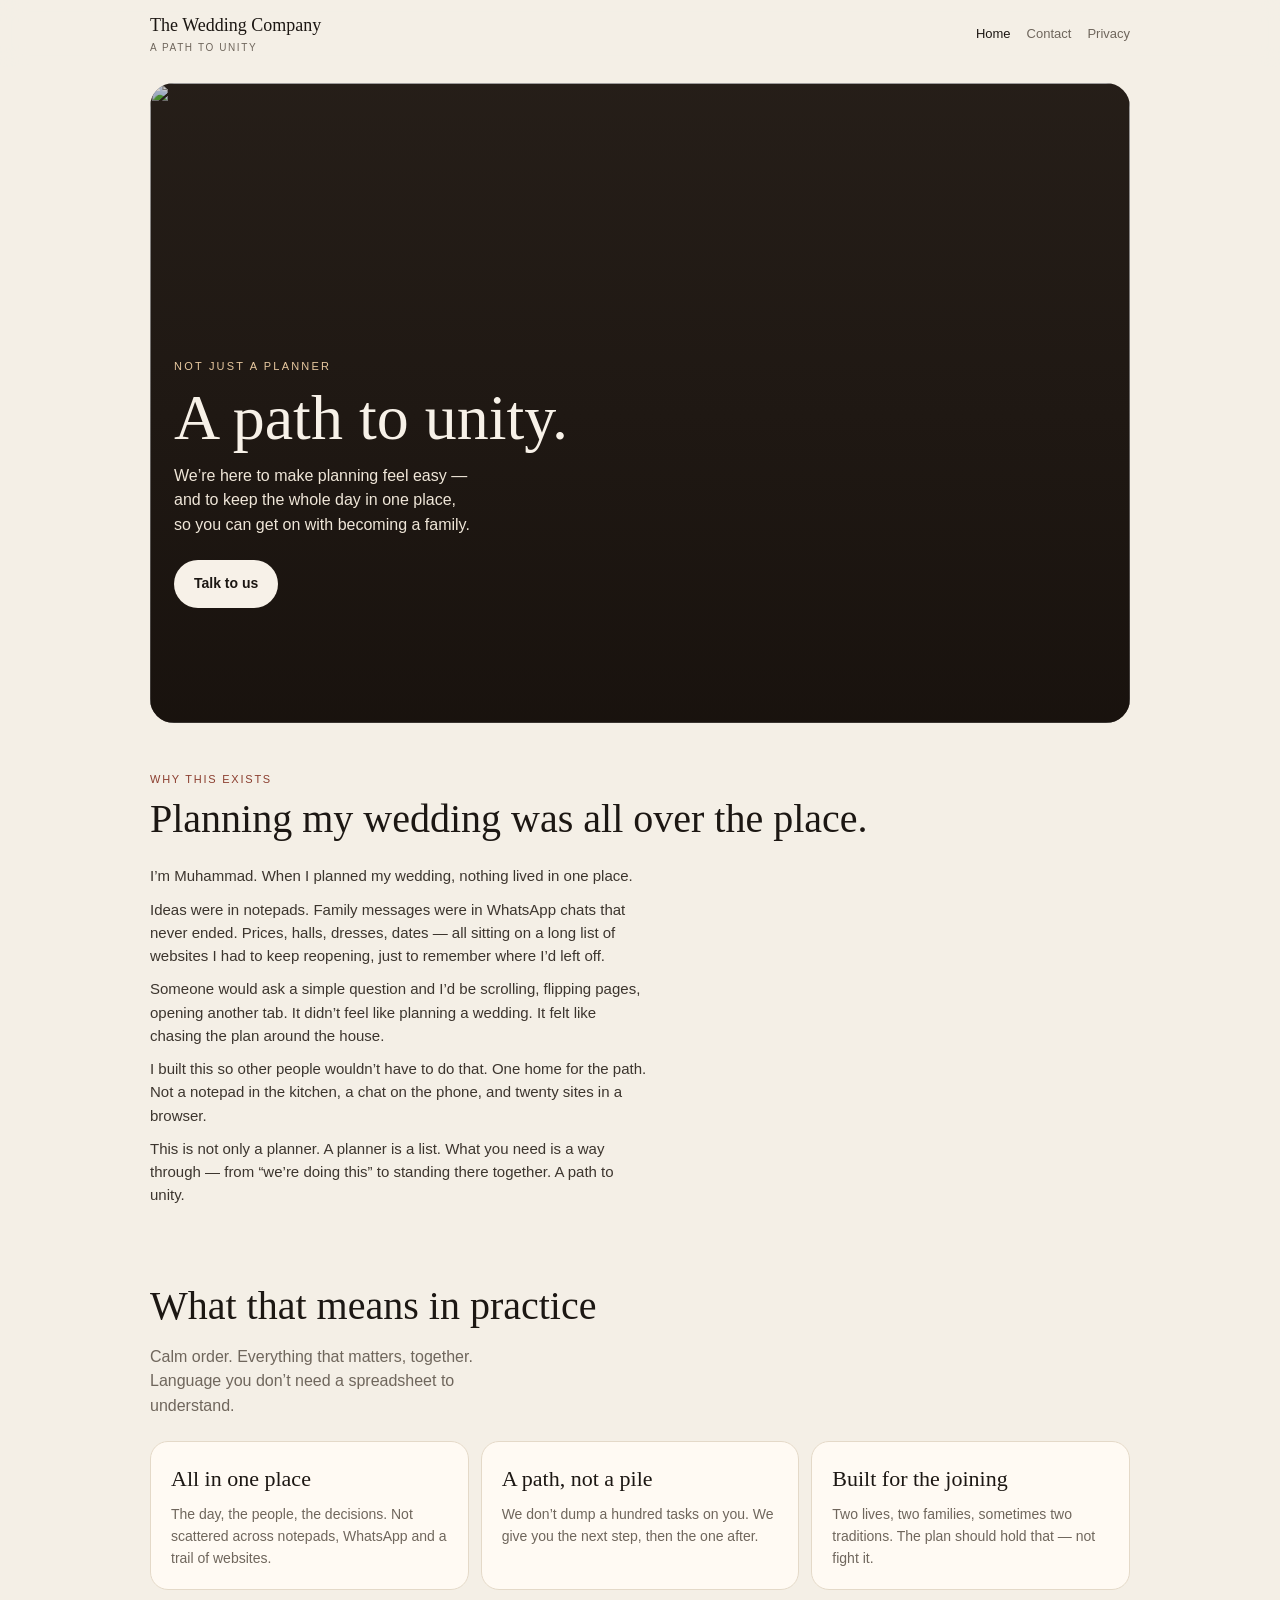
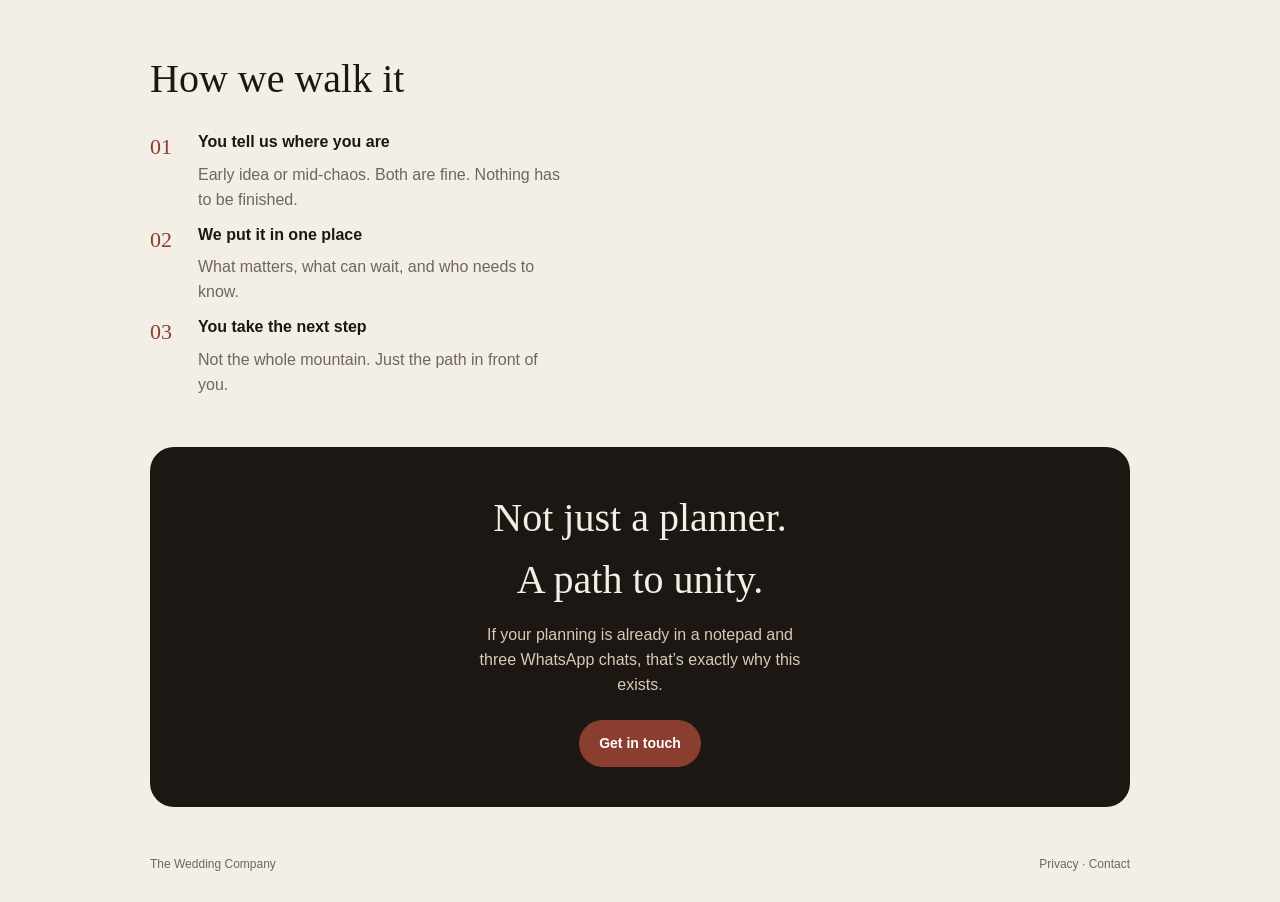
==== commit 396a19b2: "Muhammad story — notepads, WhatsApp, websites" ====
--- a/index.html
+++ b/index.html
@@ -38,11 +38,12 @@
   <section class="block wrap">
     <p class="sans" style="letter-spacing:.16em;text-transform:uppercase;font-size:11px;color:#8b3e2f">Why this exists</p>
     <h2>Planning my wedding was all over the place.</h2>
-    <div class="legal" style="max-width:58ch;margin-top:14px">
-      <p>Notes in one chat. Quotes in another. Dates in a screenshot. Family asking questions I couldn’t answer because the answer lived in a different app.</p>
-      <p>It didn’t feel like planning a wedding. It felt like holding pieces that wouldn’t stay together.</p>
-      <p>I built this so other people wouldn’t have to do that. One place for the path — not twenty tabs and a stressed group chat.</p>
-      <p>This is not only a planner. A planner is a list. What you actually need is a way through: from “we’re doing this” to standing there together. That’s the work. A path to unity.</p>
+    <div class="legal" style="max-width:60ch;margin-top:14px">
+      <p>I’m Muhammad. When I planned my wedding, nothing lived in one place.</p>
+      <p>Ideas were in notepads. Family messages were in WhatsApp chats that never ended. Prices, halls, dresses, dates — all sitting on a long list of websites I had to keep reopening, just to remember where I’d left off.</p>
+      <p>Someone would ask a simple question and I’d be scrolling, flipping pages, opening another tab. It didn’t feel like planning a wedding. It felt like chasing the plan around the house.</p>
+      <p>I built this so other people wouldn’t have to do that. One home for the path. Not a notepad in the kitchen, a chat on the phone, and twenty sites in a browser.</p>
+      <p>This is not only a planner. A planner is a list. What you need is a way through — from “we’re doing this” to standing there together. A path to unity.</p>
     </div>
   </section>
 
@@ -50,7 +51,7 @@
     <h2>What that means in practice</h2>
     <p class="lede">Calm order. Everything that matters, together. Language you don’t need a spreadsheet to understand.</p>
     <div class="cards">
-      <article class="card"><h3>All in one place</h3><p>The day, the people, the decisions. Not scattered across phones, emails and “I thought you had that.”</p></article>
+      <article class="card"><h3>All in one place</h3><p>The day, the people, the decisions. Not scattered across notepads, WhatsApp and a trail of websites.</p></article>
       <article class="card"><h3>A path, not a pile</h3><p>We don’t dump a hundred tasks on you. We give you the next step, then the one after.</p></article>
       <article class="card"><h3>Built for the joining</h3><p>Two lives, two families, sometimes two traditions. The plan should hold that — not fight it.</p></article>
     </div>
@@ -67,7 +68,7 @@
 
   <section class="wrap close">
     <h2>Not just a planner.<br>A path to unity.</h2>
-    <p class="sub sans" style="margin:12px auto 0;max-width:38ch;color:#d7cbb8">If your planning is already everywhere, that’s exactly why this exists. Write to us.</p>
+    <p class="sub sans" style="margin:12px auto 0;max-width:38ch;color:#d7cbb8">If your planning is already in a notepad and three WhatsApp chats, that’s exactly why this exists.</p>
     <a class="btn solid" href="contact.html">Get in touch</a>
   </section>
 
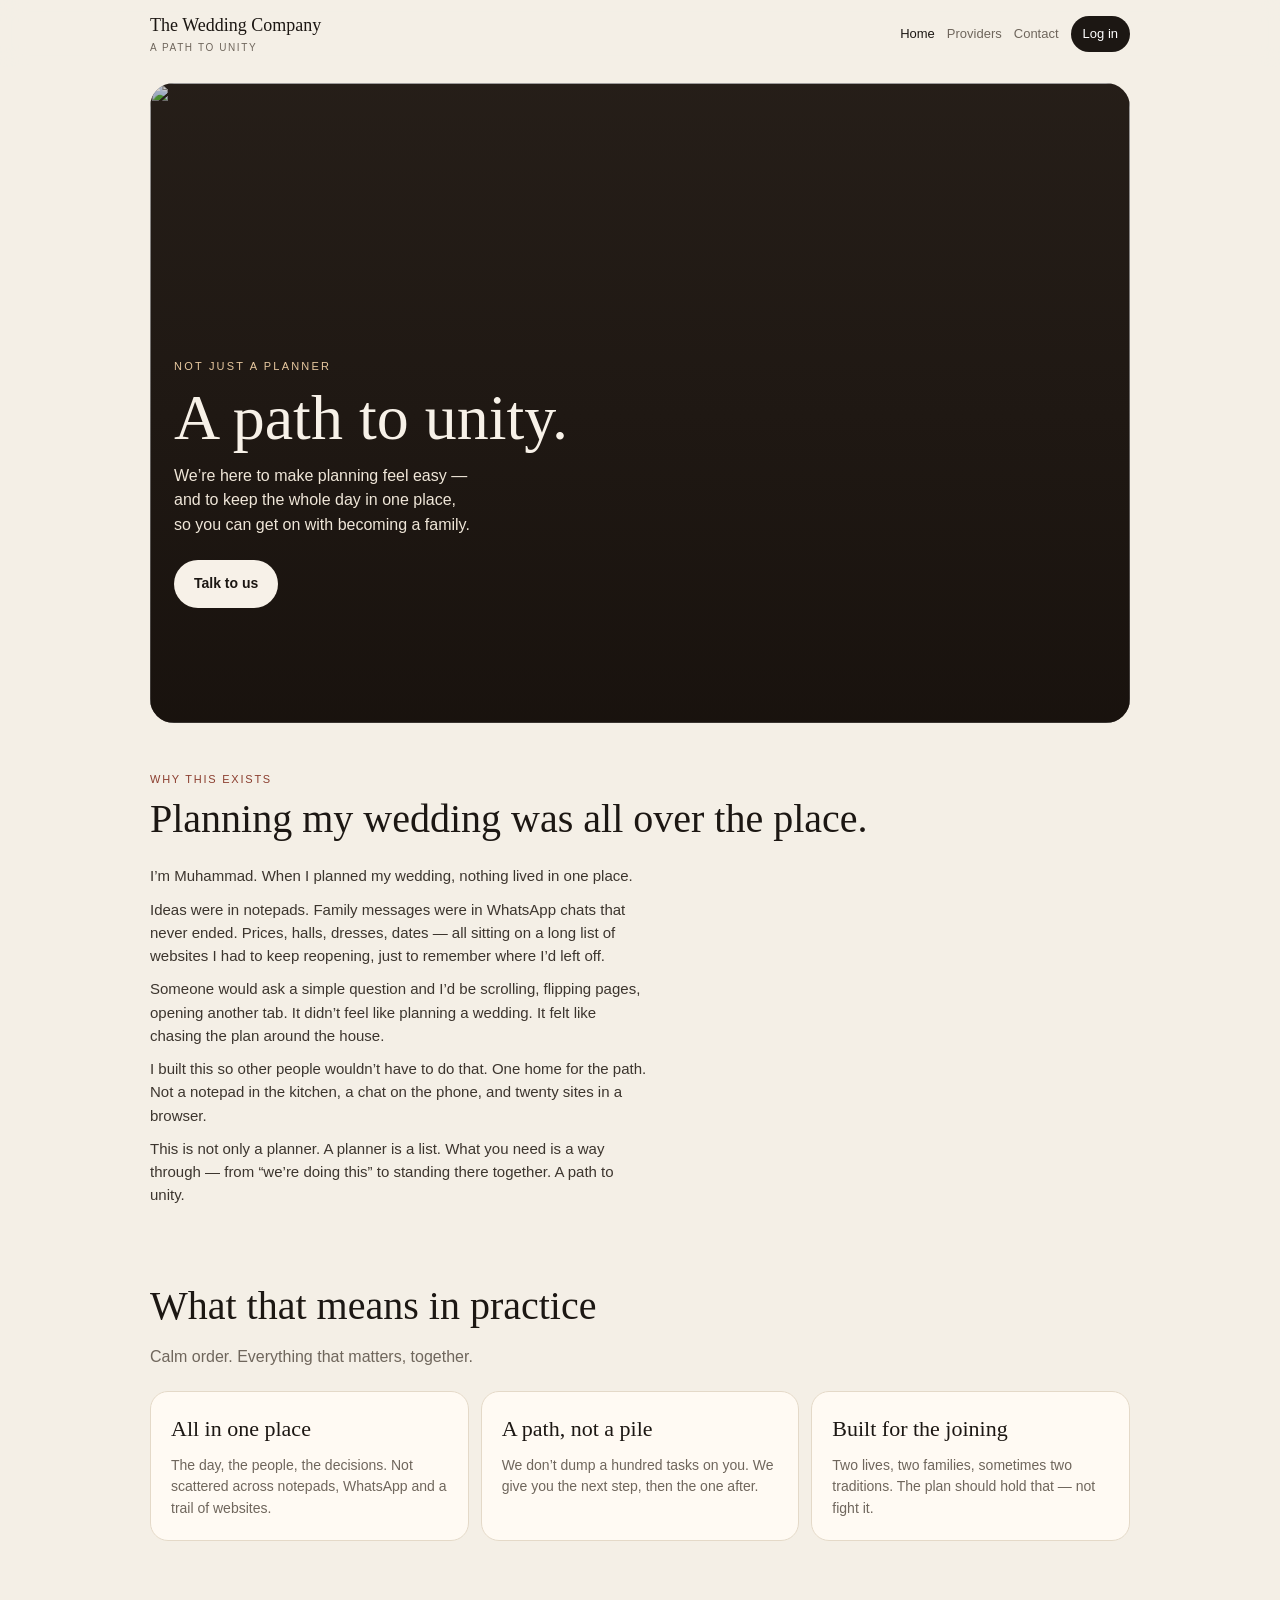
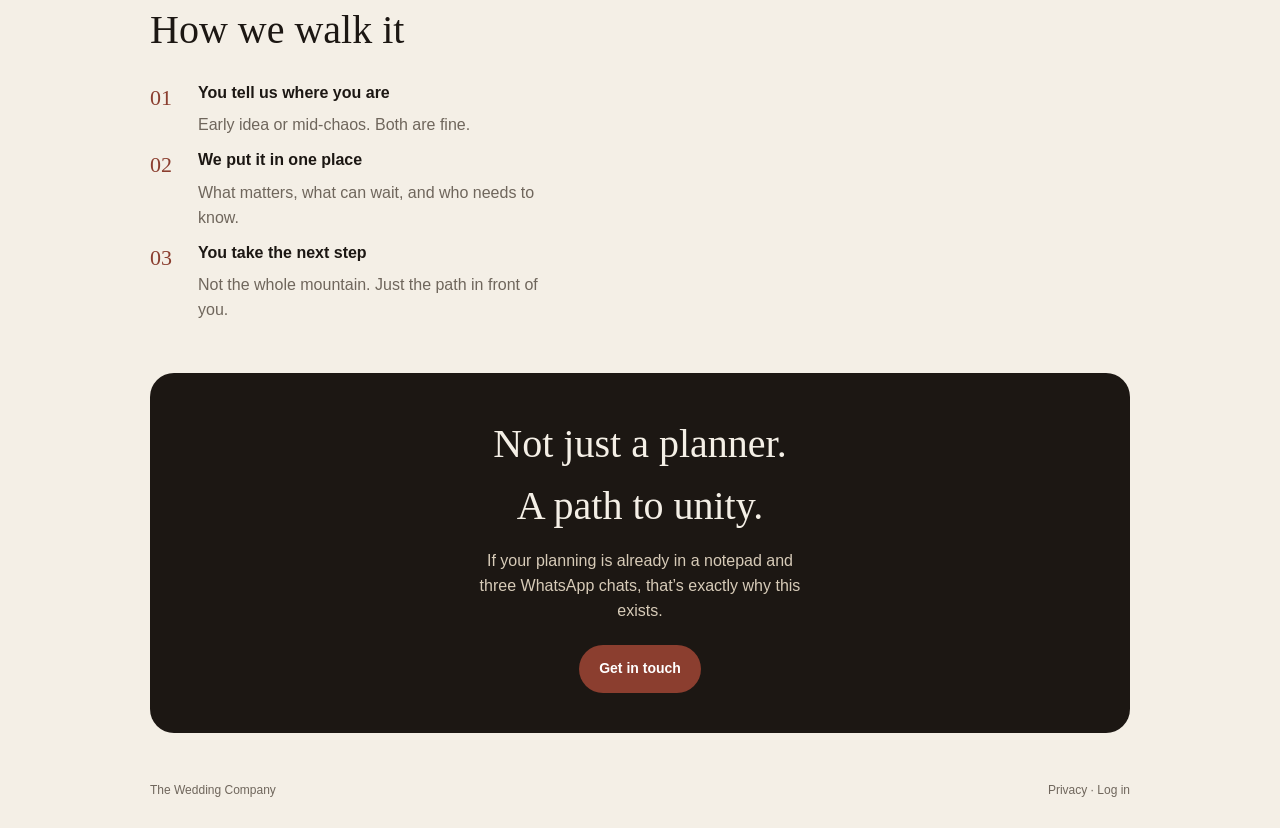
==== commit 852a9330: "Add Log in and Providers to home nav" ====
--- a/index.html
+++ b/index.html
@@ -5,11 +5,8 @@
   <meta name="viewport" content="width=device-width, initial-scale=1, viewport-fit=cover" />
   <meta name="theme-color" content="#1c1713" />
   <meta name="apple-mobile-web-app-capable" content="yes" />
-  <meta name="apple-mobile-web-app-status-bar-style" content="black-translucent" />
-  <meta name="apple-mobile-web-app-title" content="Wedding Co" />
   <title>The Wedding Company</title>
   <link rel="manifest" href="manifest.json" />
-  <link rel="apple-touch-icon" href="icon.svg" />
   <link rel="stylesheet" href="styles.css" />
 </head>
 <body>
@@ -18,12 +15,12 @@
       <a class="logo" href="index.html">The Wedding Company<small>A path to unity</small></a>
       <nav class="links">
         <a href="index.html" aria-current="page">Home</a>
+        <a href="providers.html">Providers</a>
         <a href="contact.html">Contact</a>
-        <a href="privacy.html">Privacy</a>
+        <a href="login.html" class="login-link">Log in</a>
       </nav>
     </div>
   </header>
-
   <section class="hero">
     <img src="https://images.unsplash.com/photo-1519741497674-611481863552?auto=format&fit=crop&w=1600&q=70" alt="" />
     <div class="shade"></div>
@@ -34,7 +31,6 @@
       <a class="btn" href="contact.html">Talk to us</a>
     </div>
   </section>
-
   <section class="block wrap">
     <p class="sans" style="letter-spacing:.16em;text-transform:uppercase;font-size:11px;color:#8b3e2f">Why this exists</p>
     <h2>Planning my wedding was all over the place.</h2>
@@ -46,35 +42,31 @@
       <p>This is not only a planner. A planner is a list. What you need is a way through — from “we’re doing this” to standing there together. A path to unity.</p>
     </div>
   </section>
-
   <section class="block wrap">
     <h2>What that means in practice</h2>
-    <p class="lede">Calm order. Everything that matters, together. Language you don’t need a spreadsheet to understand.</p>
+    <p class="lede">Calm order. Everything that matters, together.</p>
     <div class="cards">
       <article class="card"><h3>All in one place</h3><p>The day, the people, the decisions. Not scattered across notepads, WhatsApp and a trail of websites.</p></article>
       <article class="card"><h3>A path, not a pile</h3><p>We don’t dump a hundred tasks on you. We give you the next step, then the one after.</p></article>
       <article class="card"><h3>Built for the joining</h3><p>Two lives, two families, sometimes two traditions. The plan should hold that — not fight it.</p></article>
     </div>
   </section>
-
   <section class="block wrap">
     <h2>How we walk it</h2>
     <div class="steps">
-      <div class="step"><div class="num">01</div><div><strong>You tell us where you are</strong><p class="lede">Early idea or mid-chaos. Both are fine. Nothing has to be finished.</p></div></div>
+      <div class="step"><div class="num">01</div><div><strong>You tell us where you are</strong><p class="lede">Early idea or mid-chaos. Both are fine.</p></div></div>
       <div class="step"><div class="num">02</div><div><strong>We put it in one place</strong><p class="lede">What matters, what can wait, and who needs to know.</p></div></div>
       <div class="step"><div class="num">03</div><div><strong>You take the next step</strong><p class="lede">Not the whole mountain. Just the path in front of you.</p></div></div>
     </div>
   </section>
-
   <section class="wrap close">
     <h2>Not just a planner.<br>A path to unity.</h2>
     <p class="sub sans" style="margin:12px auto 0;max-width:38ch;color:#d7cbb8">If your planning is already in a notepad and three WhatsApp chats, that’s exactly why this exists.</p>
     <a class="btn solid" href="contact.html">Get in touch</a>
   </section>
-
   <footer class="wrap">
     <span>The Wedding Company</span>
-    <span><a href="privacy.html">Privacy</a> · <a href="contact.html">Contact</a></span>
+    <span><a href="privacy.html">Privacy</a> · <a href="login.html">Log in</a></span>
   </footer>
   <script src="app.js"></script>
 </body>
--- a/styles.css
+++ b/styles.css
@@ -31,7 +31,7 @@
 .nav { display: flex; align-items: center; justify-content: space-between; gap: 12px; }
 .logo { font-size: 18px; }
 .logo small { display: block; font-family: -apple-system, BlinkMacSystemFont, sans-serif; font-size: 10px; letter-spacing: .16em; text-transform: uppercase; color: var(--muted); }
-.links { display: flex; gap: 16px; font-family: -apple-system, BlinkMacSystemFont, sans-serif; font-size: 13px; color: var(--muted); }
+.links { display: flex; gap: 12px; flex-wrap: wrap; font-family: -apple-system, BlinkMacSystemFont, sans-serif; font-size: 13px; color: var(--muted); align-items: center; }
 .links a[aria-current="page"] { color: var(--ink); }
 .hero {
   position: relative; margin: 16px auto 0;
@@ -87,3 +87,27 @@
   font-size: 12px; color: var(--muted);
   display: flex; justify-content: space-between; gap: 12px; flex-wrap: wrap;
 }
+.links .login-link { color: #fff; background: #1c1713; padding: 8px 12px; border-radius: 999px; }
+.doors { display: grid; gap: 12px; margin-top: 22px; }
+@media (min-width: 700px) { .doors { grid-template-columns: 1fr 1fr; } }
+.door { display: block; background: var(--paper); border: 1px solid var(--line); border-radius: 20px; padding: 22px; opacity: 1; }
+.door h3 { font-size: 26px; font-weight: 500; margin-bottom: 8px; }
+.ticks { display: flex; flex-wrap: wrap; gap: 8px; }
+.ticks label { display: flex; align-items: center; gap: 8px; border: 1px solid var(--line); background: var(--paper); border-radius: 999px; padding: 8px 12px; color: var(--ink); font-size: 13px; }
+.ticks input { width: auto; accent-color: var(--accent); }
+.form-wide { max-width: 720px; }
+.sec { margin-top: 28px; }
+.sec h3 { font-size: 22px; font-weight: 500; margin-bottom: 10px; }
+.grid2 { display: grid; gap: 12px; }
+@media (min-width: 700px) { .grid2 { grid-template-columns: 1fr 1fr; } }
+.gallery { display: grid; grid-template-columns: 1fr 1fr; gap: 8px; margin-top: 16px; }
+@media (min-width: 800px) { .gallery { grid-template-columns: 1fr 1fr 1fr; } }
+.gallery .tall { grid-column: span 2; min-height: 220px; border-radius: 16px; overflow: hidden; background: #d7c8b4; }
+.gallery div { min-height: 140px; border-radius: 16px; overflow: hidden; background: #d7c8b4; }
+.facts { display: grid; gap: 10px; margin: 18px 0; font-family: -apple-system, BlinkMacSystemFont, sans-serif; font-size: 14px; }
+@media (min-width: 700px) { .facts { grid-template-columns: 1fr 1fr; } }
+.fact { background: var(--paper); border: 1px solid var(--line); border-radius: 14px; padding: 12px 14px; }
+.fact b { display: block; font-family: Georgia, serif; font-size: 16px; font-weight: 500; }
+.notice { font-family: -apple-system, BlinkMacSystemFont, sans-serif; font-size: 13px; color: var(--muted); margin-top: 8px; }
+.hero.short { min-height: min(48dvh, 420px); }
+.btn.ready { opacity: 1; animation: none; }
